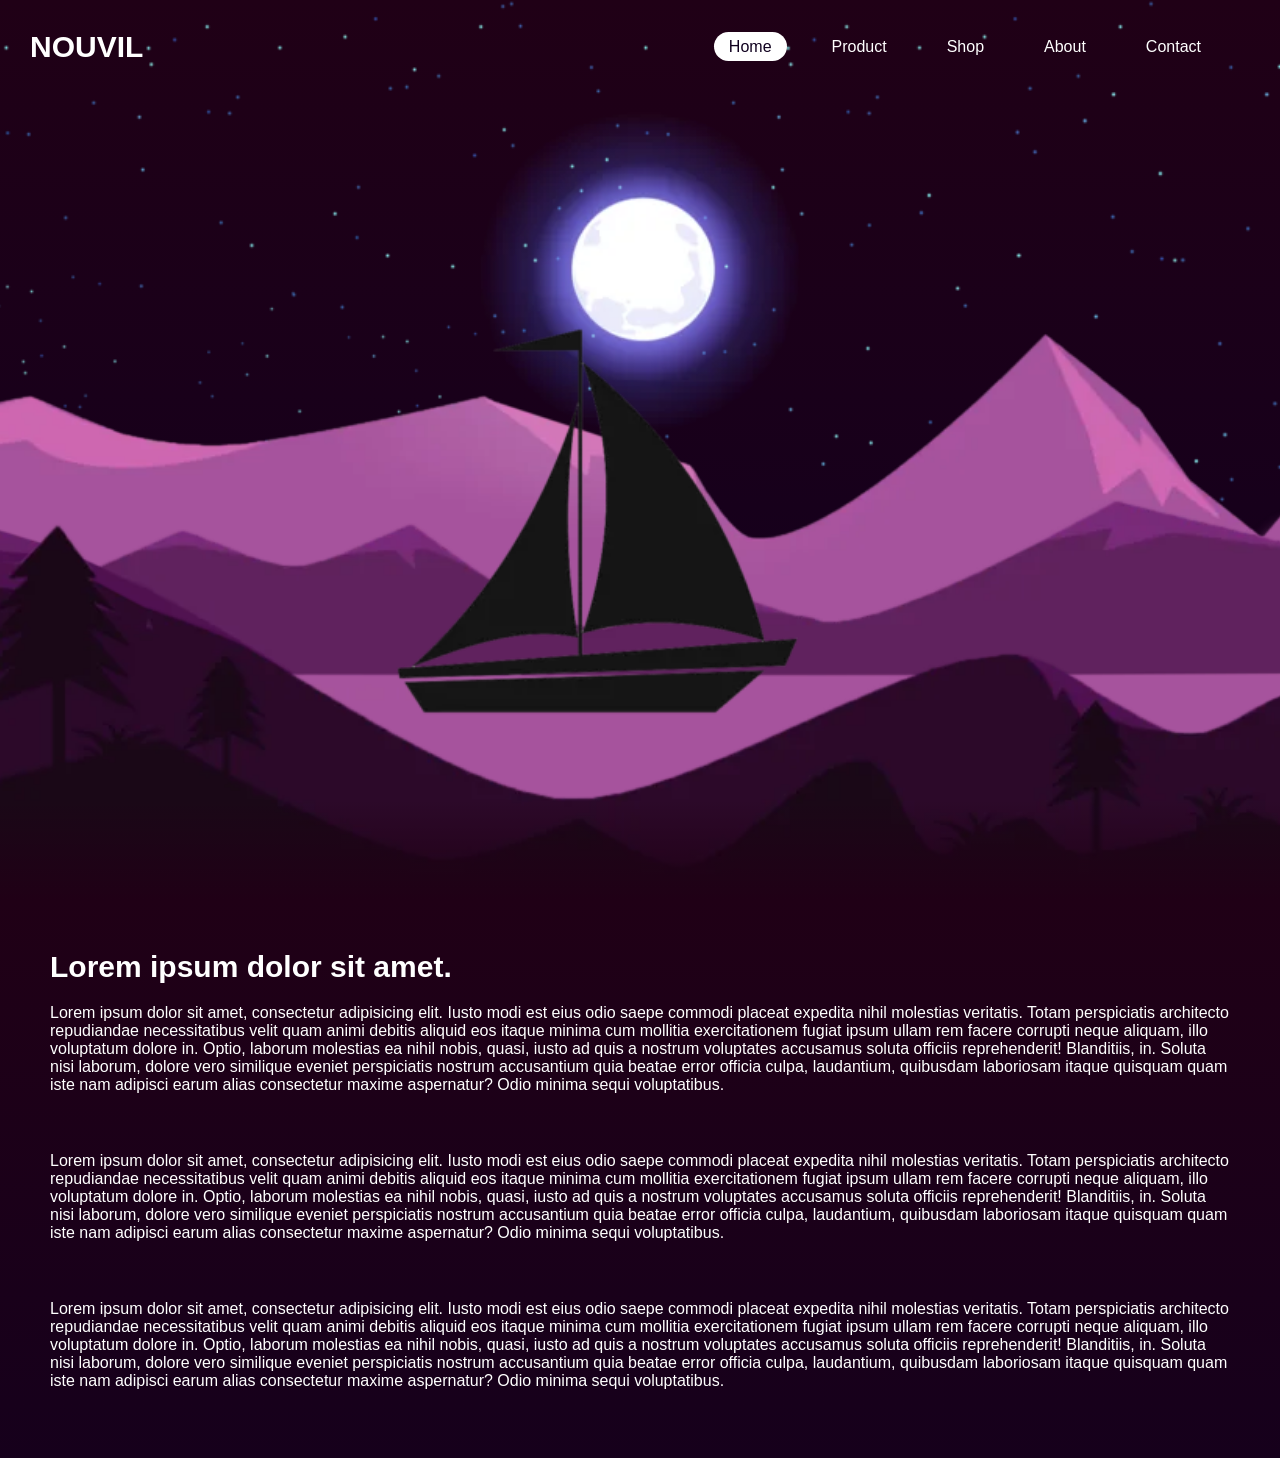
==== parallax-scrolling-site/index.html @ 473f37cb "Add planets menu, parallax scrolling site and Vue counter projects" ====
<!DOCTYPE html>
<html lang="en">
<head>
    <meta charset="UTF-8">
    <meta name="viewport" content="width=device-width, initial-scale=1.0">
    <title>Nouvil - Parallax Scrolling</title>
    <link rel = "stylesheet" href = "Style.css">
</head>
<body>
    <header>
        <h2><a href = "#" class = "logo">nouvil</a> </h2>
        <ul>
            <li><a href = "#" class = "active"> Home</a></li>
              <li><a href = "#"> Product</a></li>
                <li><a href = "#"> Shop</a></li>
                  <li><a href = "#"> About</a></li>
                    <li><a href = "#"> Contact</a></li>
        </ul>
    </header>
    <section class = "main">
        <img src = "images/stars1-1024x576.webp" id = "stars">
        <h2 class = "nouvil">nouvil</h2>
        <img src = "images/moon2-1024x576.png.webp" id = "moon">
        <img src = "images/mountains3-1024x576.png.webp" id = "mountains3">
        <img src = "images/mountains4-1024x576.png.webp" id = "mountains4">
        <img src = "images/river5-1024x576.png.webp" id = "river">
        <img src = "images/boat6-1024x576.png.webp" id = "boat">
        <img src = "images/mountains7-1024x576.png.webp" id = "mountains7">


    </section>
    <div class = "content">
        <h2>Lorem ipsum dolor sit amet.</h2>
        <p>Lorem ipsum dolor sit amet, consectetur adipisicing elit. Iusto modi est eius odio saepe commodi placeat expedita nihil molestias veritatis. Totam perspiciatis architecto repudiandae necessitatibus velit quam animi debitis aliquid eos itaque minima cum mollitia exercitationem fugiat ipsum ullam rem facere corrupti neque aliquam, illo voluptatum dolore in. Optio, laborum molestias ea nihil nobis, quasi, iusto ad quis a nostrum voluptates accusamus soluta officiis reprehenderit! Blanditiis, in. Soluta nisi laborum, dolore vero similique eveniet perspiciatis nostrum accusantium quia beatae error officia culpa, laudantium, quibusdam laboriosam itaque quisquam quam iste nam adipisci earum alias consectetur maxime aspernatur? Odio minima sequi voluptatibus.</p><br>
                <p>Lorem ipsum dolor sit amet, consectetur adipisicing elit. Iusto modi est eius odio saepe commodi placeat expedita nihil molestias veritatis. Totam perspiciatis architecto repudiandae necessitatibus velit quam animi debitis aliquid eos itaque minima cum mollitia exercitationem fugiat ipsum ullam rem facere corrupti neque aliquam, illo voluptatum dolore in. Optio, laborum molestias ea nihil nobis, quasi, iusto ad quis a nostrum voluptates accusamus soluta officiis reprehenderit! Blanditiis, in. Soluta nisi laborum, dolore vero similique eveniet perspiciatis nostrum accusantium quia beatae error officia culpa, laudantium, quibusdam laboriosam itaque quisquam quam iste nam adipisci earum alias consectetur maxime aspernatur? Odio minima sequi voluptatibus.</p><br>
                        <p>Lorem ipsum dolor sit amet, consectetur adipisicing elit. Iusto modi est eius odio saepe commodi placeat expedita nihil molestias veritatis. Totam perspiciatis architecto repudiandae necessitatibus velit quam animi debitis aliquid eos itaque minima cum mollitia exercitationem fugiat ipsum ullam rem facere corrupti neque aliquam, illo voluptatum dolore in. Optio, laborum molestias ea nihil nobis, quasi, iusto ad quis a nostrum voluptates accusamus soluta officiis reprehenderit! Blanditiis, in. Soluta nisi laborum, dolore vero similique eveniet perspiciatis nostrum accusantium quia beatae error officia culpa, laudantium, quibusdam laboriosam itaque quisquam quam iste nam adipisci earum alias consectetur maxime aspernatur? Odio minima sequi voluptatibus.</p><br>
    </div>
    <script src = "Script.js"></script>
</body>
</html>
---- parallax-scrolling-site/Style.css ----
*{
    margin: 0;
    padding: 0;
}
body{
    background: linear-gradient(#200016,#10001f);
    height:100vh;
    font-family: sans-serif;

}
a{
    text-decoration: none;
    color: #fff;
}
header{
    position: fixed;
    width:95%;
    z-index: 100;
    display: flex;
    justify-content: space-between;
    align-items: center;
    margin: 30px;
}
header .logo{
    font-size: 30px;
    text-transform: uppercase;
}
header ul{
    display: flex;
    justify-content: center;
    align-items: center;
   list-style: none;


}
header ul li{
    margin-right:30px ;
}
header ul li a{
    padding: 6px 15px;
    border-radius:20px ;
}
header ul li a:hover, .active{
    background-color: #fff;
    color: #10001f;
}
.main{
    position: relative;
    height:100vh;
    width:100%;
    display: flex;
    justify-content: center;
    align-items: center;
    overflow: hidden;
}
.main::after{
    content: '';
    position: absolute;
    bottom: 0;
    height: 100px;
    width: 100%;
    background: linear-gradient(to top, #200016, transparent);
}
.main img{
    position: absolute;
    width:100%;
    height:100vh;
    object-fit:cover;
}
#moon{
    mix-blend-mode: screen;
    transform: translateY(80px);
}
.nouvil{
    color: #fff;
    font-size: 25px;
    text-transform: capitalize;
    transform: translateY(-140px);
}
.content{
    color:#fff;
    padding: 30px;
}
.content h2{
    margin:20px;
    font-size: 30px;
}
.content p{
    margin: 20px;
}
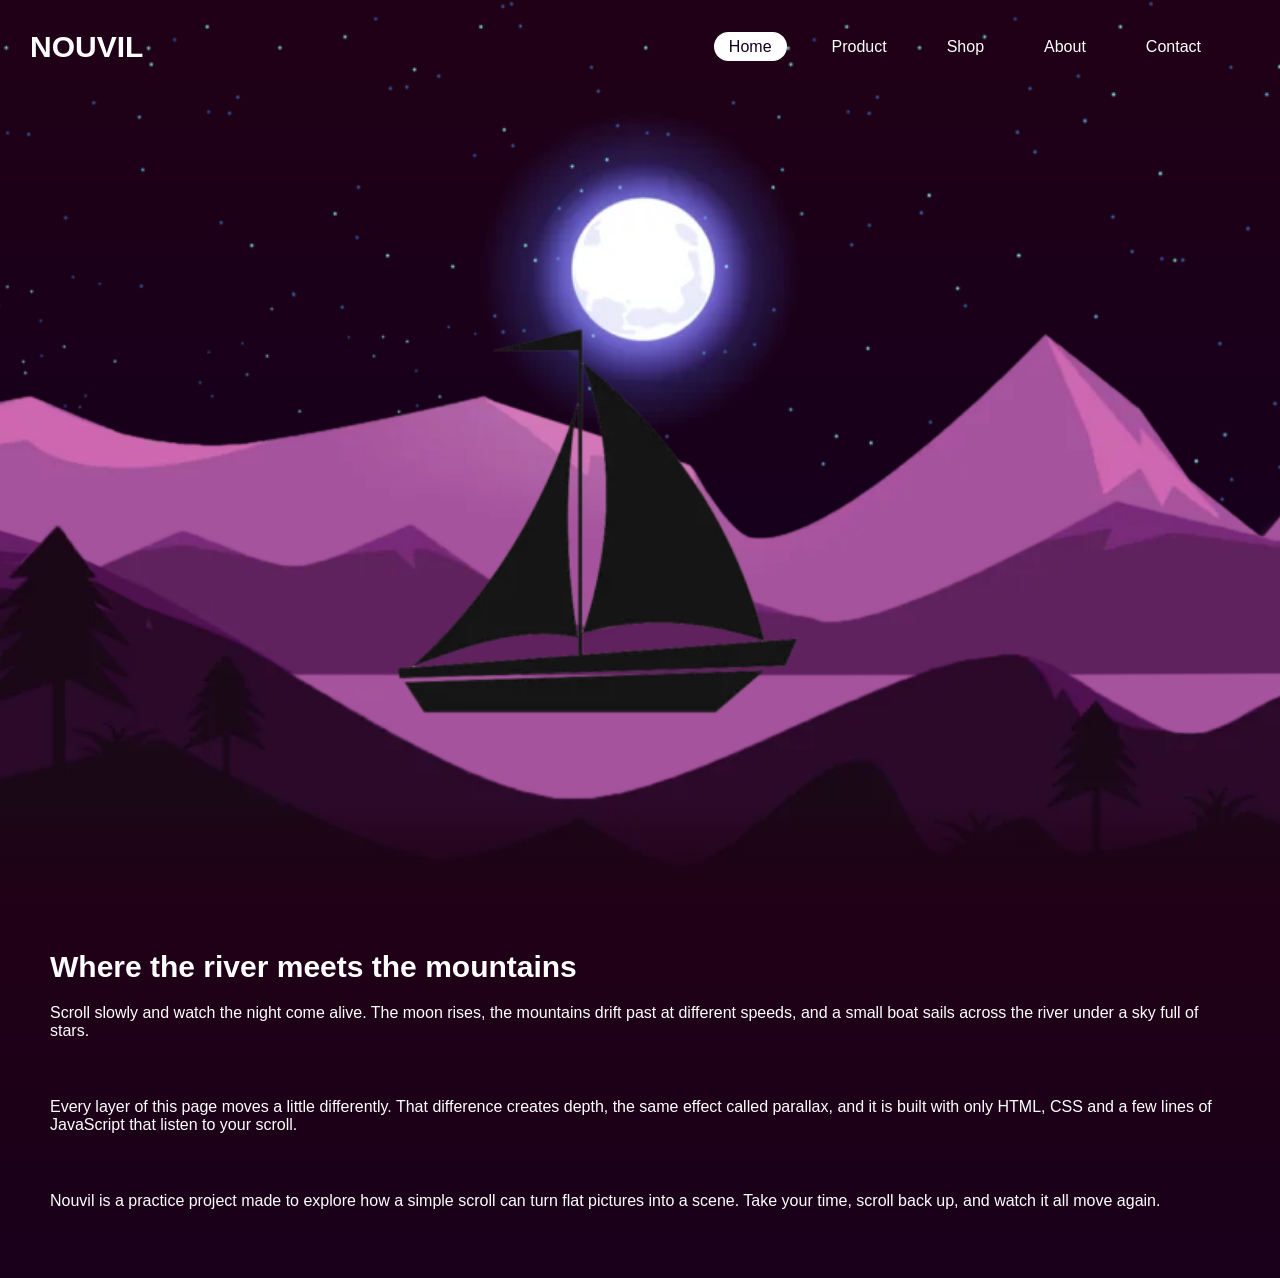
==== commit 1a8c8ea8: "Replace placeholder text on the scrolling page" ====
--- a/parallax-scrolling-site/index.html
+++ b/parallax-scrolling-site/index.html
@@ -1,40 +1,40 @@
-<!DOCTYPE html>
-<html lang="en">
-<head>
-    <meta charset="UTF-8">
-    <meta name="viewport" content="width=device-width, initial-scale=1.0">
-    <title>Nouvil - Parallax Scrolling</title>
-    <link rel = "stylesheet" href = "Style.css">
-</head>
-<body>
-    <header>
-        <h2><a href = "#" class = "logo">nouvil</a> </h2>
-        <ul>
-            <li><a href = "#" class = "active"> Home</a></li>
-              <li><a href = "#"> Product</a></li>
-                <li><a href = "#"> Shop</a></li>
-                  <li><a href = "#"> About</a></li>
-                    <li><a href = "#"> Contact</a></li>
-        </ul>
-    </header>
-    <section class = "main">
-        <img src = "images/stars1-1024x576.webp" id = "stars">
-        <h2 class = "nouvil">nouvil</h2>
-        <img src = "images/moon2-1024x576.png.webp" id = "moon">
-        <img src = "images/mountains3-1024x576.png.webp" id = "mountains3">
-        <img src = "images/mountains4-1024x576.png.webp" id = "mountains4">
-        <img src = "images/river5-1024x576.png.webp" id = "river">
-        <img src = "images/boat6-1024x576.png.webp" id = "boat">
-        <img src = "images/mountains7-1024x576.png.webp" id = "mountains7">
-
-
-    </section>
-    <div class = "content">
-        <h2>Lorem ipsum dolor sit amet.</h2>
-        <p>Lorem ipsum dolor sit amet, consectetur adipisicing elit. Iusto modi est eius odio saepe commodi placeat expedita nihil molestias veritatis. Totam perspiciatis architecto repudiandae necessitatibus velit quam animi debitis aliquid eos itaque minima cum mollitia exercitationem fugiat ipsum ullam rem facere corrupti neque aliquam, illo voluptatum dolore in. Optio, laborum molestias ea nihil nobis, quasi, iusto ad quis a nostrum voluptates accusamus soluta officiis reprehenderit! Blanditiis, in. Soluta nisi laborum, dolore vero similique eveniet perspiciatis nostrum accusantium quia beatae error officia culpa, laudantium, quibusdam laboriosam itaque quisquam quam iste nam adipisci earum alias consectetur maxime aspernatur? Odio minima sequi voluptatibus.</p><br>
-                <p>Lorem ipsum dolor sit amet, consectetur adipisicing elit. Iusto modi est eius odio saepe commodi placeat expedita nihil molestias veritatis. Totam perspiciatis architecto repudiandae necessitatibus velit quam animi debitis aliquid eos itaque minima cum mollitia exercitationem fugiat ipsum ullam rem facere corrupti neque aliquam, illo voluptatum dolore in. Optio, laborum molestias ea nihil nobis, quasi, iusto ad quis a nostrum voluptates accusamus soluta officiis reprehenderit! Blanditiis, in. Soluta nisi laborum, dolore vero similique eveniet perspiciatis nostrum accusantium quia beatae error officia culpa, laudantium, quibusdam laboriosam itaque quisquam quam iste nam adipisci earum alias consectetur maxime aspernatur? Odio minima sequi voluptatibus.</p><br>
-                        <p>Lorem ipsum dolor sit amet, consectetur adipisicing elit. Iusto modi est eius odio saepe commodi placeat expedita nihil molestias veritatis. Totam perspiciatis architecto repudiandae necessitatibus velit quam animi debitis aliquid eos itaque minima cum mollitia exercitationem fugiat ipsum ullam rem facere corrupti neque aliquam, illo voluptatum dolore in. Optio, laborum molestias ea nihil nobis, quasi, iusto ad quis a nostrum voluptates accusamus soluta officiis reprehenderit! Blanditiis, in. Soluta nisi laborum, dolore vero similique eveniet perspiciatis nostrum accusantium quia beatae error officia culpa, laudantium, quibusdam laboriosam itaque quisquam quam iste nam adipisci earum alias consectetur maxime aspernatur? Odio minima sequi voluptatibus.</p><br>
-    </div>
-    <script src = "Script.js"></script>
-</body>
+<!DOCTYPE html>
+<html lang="en">
+<head>
+    <meta charset="UTF-8">
+    <meta name="viewport" content="width=device-width, initial-scale=1.0">
+    <title>Nouvil - Parallax Scrolling</title>
+    <link rel = "stylesheet" href = "Style.css">
+</head>
+<body>
+    <header>
+        <h2><a href = "#" class = "logo">nouvil</a> </h2>
+        <ul>
+            <li><a href = "#" class = "active"> Home</a></li>
+              <li><a href = "#"> Product</a></li>
+                <li><a href = "#"> Shop</a></li>
+                  <li><a href = "#"> About</a></li>
+                    <li><a href = "#"> Contact</a></li>
+        </ul>
+    </header>
+    <section class = "main">
+        <img src = "images/stars1-1024x576.webp" id = "stars">
+        <h2 class = "nouvil">nouvil</h2>
+        <img src = "images/moon2-1024x576.png.webp" id = "moon">
+        <img src = "images/mountains3-1024x576.png.webp" id = "mountains3">
+        <img src = "images/mountains4-1024x576.png.webp" id = "mountains4">
+        <img src = "images/river5-1024x576.png.webp" id = "river">
+        <img src = "images/boat6-1024x576.png.webp" id = "boat">
+        <img src = "images/mountains7-1024x576.png.webp" id = "mountains7">
+
+
+    </section>
+    <div class = "content">
+        <h2>Where the river meets the mountains</h2>
+        <p>Scroll slowly and watch the night come alive. The moon rises, the mountains drift past at different speeds, and a small boat sails across the river under a sky full of stars.</p><br>
+        <p>Every layer of this page moves a little differently. That difference creates depth, the same effect called parallax, and it is built with only HTML, CSS and a few lines of JavaScript that listen to your scroll.</p><br>
+        <p>Nouvil is a practice project made to explore how a simple scroll can turn flat pictures into a scene. Take your time, scroll back up, and watch it all move again.</p><br>
+    </div>
+    <script src = "Script.js"></script>
+</body>
 </html>
